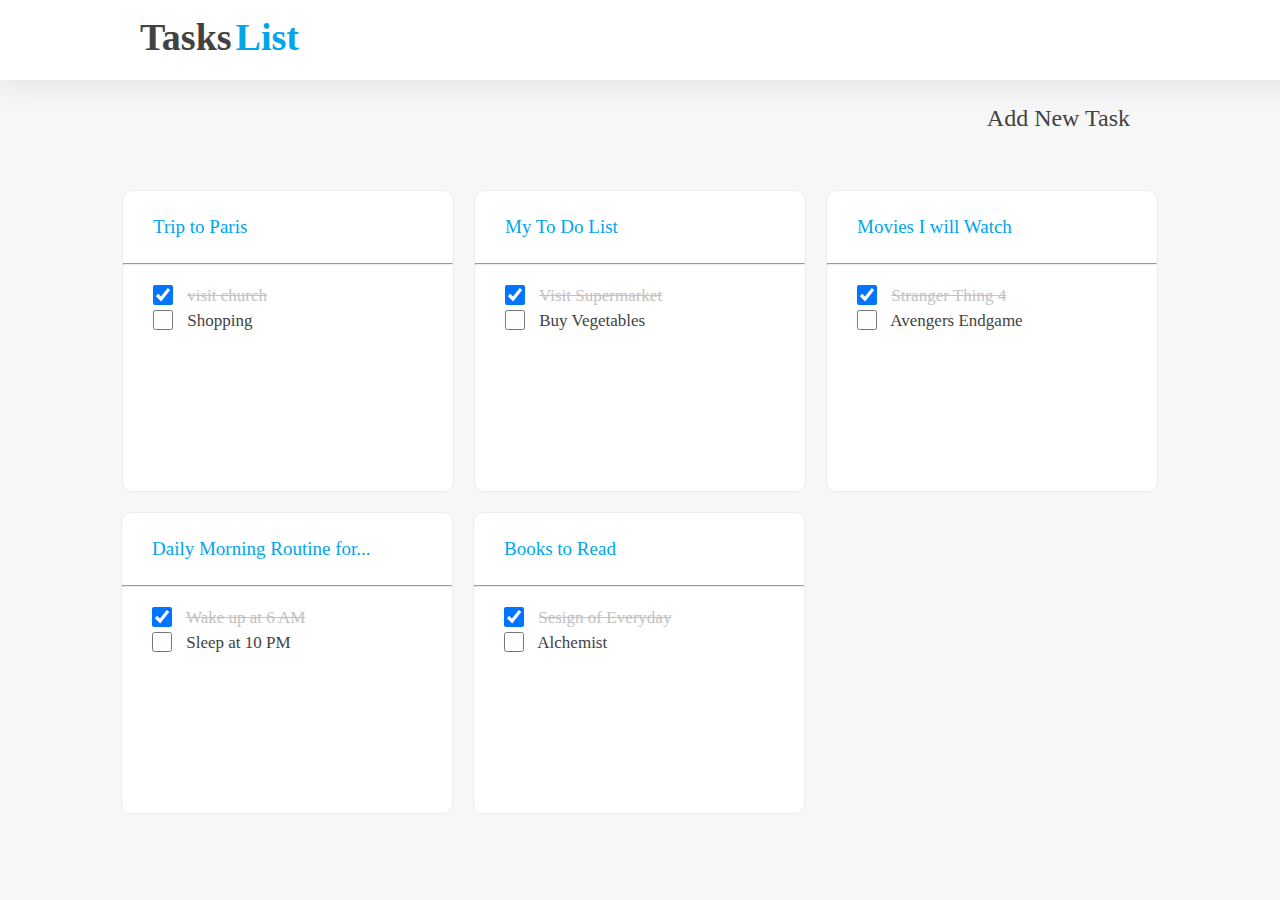
==== index.html @ 9815ab49 "TODO WEB" ====
<!DOCTYPE html>
<html lang="en">
<head>
    <meta charset="UTF-8">
    <meta http-equiv="X-UA-Compatible" content="IE=edge">
    <meta name="viewport" content="width=device-width, initial-scale=1.0">
    <title>TODO-APP UI WEB</title>
    <link rel="stylesheet" href="./style.css">
    <link rel="icon" href="wp6715332.webp">
    <link rel="stylesheet" href="https://cdnjs.cloudflare.com/ajax/libs/font-awesome/6.4.0/css/all.min.css" integrity="sha512-iecdLmaskl7CVkqkXNQ/ZH/XLlvWZOJyj7Yy7tcenmpD1ypASozpmT/E0iPtmFIB46ZmdtAc9eNBvH0H/ZpiBw==" crossorigin="anonymous" referrerpolicy="no-referrer" />
</head>
<body>
    <div class="first-box">
        <h1 class="one tag">Tasks</h1>
        <h1 class="two tag">List</h1>
    </div>
        
        <a href="./index2.html"><p id="on"><i class="fa-sharp fa-solid fa-circle-plus pluscolor"></i>Add New Task</p></a>
        <div class="container">
        <div class="box1 box">
            <a href="./index3.html"><p>Trip to Paris</p></a>
            <hr><br>
            <input type="checkbox" class="check" id="paris" checked>
            <label class="in1" for="paris">visit church</label><br>
            <input type="checkbox" class="check"  id="shop">
            <label for="shop" class="labe">Shopping</label>
        </div>
        <div class="box2 box">
            <p>My To Do List</p>
            <hr><br>
            <input type="checkbox" class="check" id="supermarket" checked>
            <label class="in1" for="supermarket">Visit Supermarket</label><br>
            <input type="checkbox" class="check" id="Buy">
            <label for="Buy" class="labe">Buy Vegetables</label>  
        </div>
        <div class="box3 box">
            <p>Movies I will Watch</p>
            <hr><br>
             <input type="checkbox" class="check" id="strange" checked>
             <label class="in1" for="strange">Stranger Thing 4</label><br>
             <input type="checkbox" class="check" id="avenger">
             <label for="avenger" class="labe">Avengers Endgame</label>
        </div>
        <div class="box4 box">
            <p>Daily Morning Routine for...</p>
            <hr><br>
            <input type="checkbox" class="check" id="wake" checked>
            <label class="in1" for="wake">Wake up at 6 AM</label><br>
            <input type="checkbox" class="check" id="sleep">
            <label for="sleep" class="labe">Sleep at 10 PM</label>
        </div>
        <div class="box5 box">
            <p>Books to Read</p>
            <hr><br>
            <input type="checkbox" class="check" id="design" checked>
            <label class="in1" for="design">Sesign of Everyday</label><br>
            <input type="checkbox" class="check" id="alche">
            <label for="alche" class="labe">Alchemist</label>
        </div>
    </div>
</body>
</html>
---- style.css ----
*{
    margin: 0%;
    padding: 0%;
}
body:hover{
    background-color: #F7F7F7;
    cursor: pointer;
}
.first-box{
    width: 1366px;
    height: 65px;
    background-color: #FFFFFF;
    box-shadow: 0px  5px 30px #7B7B7B29;
    padding-left: 140px;
    padding-top:15px ;
  
}
.first-box .tag{
    font-size: 38px;
    display: inline-block;

}
.first-box .one{
    color:#424242 ;
}
.first-box .two{
    color: #00A5EC;
}
#on{
   
    text-align: right;
    margin-right: 150px;
    font-size: 24px;
    margin-top: 15px;
    color: #424242;
}
.pluscolor{
     color: #00A5EC;
     padding-right:10px;
     font-size: 35px;
     position: relative;
     top: 5px;
}
a{
    text-decoration: none;
    color: black;
}
.container{
    width: 100%;
    display: flex;
    flex-wrap: wrap;
    justify-content:center;
    gap: 20px;
    margin-top: 55px;
    margin-bottom: 50px;
    
}
.box{
    width: 330px;
    height: 300px;
    border: 1px solid #EDEDED;
    border-radius: 10px;
    background-color: #FFFFFF;
    font-size: 17px;
    
}
.box p{
    font-size: 19px;
    color: #00A5EC;
    padding-left: 30px; 
    padding-top: 25px; 
    padding-bottom: 25px;
}
.box input{
    margin-left: 30px;
}

input.check{
    height: 20px;
    width: 20px;
    /* accent-color:#F7F7F7;  */
}

label{
    color: #424242;
    position: relative;
    left: 10px;
    bottom: 4px;
   
}

.box .in1{
    text-decoration: line-through;
    color: #C2C2C2;

}


.box4{
    position: relative;
    right: 177px;
    

}
.box5{
    position: relative;
    right: 177px;
}

.item-card{
    width: 450px;
    height: 220px;
    border:none;
    position: absolute;
    top:150px ;
    left: 448px;
    border-radius: 10px;
    background-color:#FFFFFF;
    
}
.heading{
    display: flex;
    flex-wrap: wrap;
    justify-content: space-between;
    margin: 15px;
    color: #404040;
    font-size: 25px;
    
    
}
.input-box{
      margin: 20px;
     width: 400px;
     height: 35px;
     background-color: #FFFFFF;
     padding-left: 8px;
     color:#858585;
     border: 1px solid #EDEDED;
     border-radius: 5px;
      
}
.boton{
    width: 150px;
    height: 40px;
    background-color: #00A5EC;
    border: none;
    border-radius: 5px;
    margin-left: 280px;
    margin-top: 10px;
    color: #FFFFFF;
    
   
}
.opacity{
    position: absolute;
    top: 0px;
    width: 100%;
    height:900px;
    background-color:#000000 ;
    opacity: 0.6;
   
}
/* Third page css */
.newcontainer{
     display: flex;
     flex-wrap: wrap;
     justify-content: center;
     margin-top: 35px;
     margin-left: 50px;
     column-gap: 200px;
     font-size: 30px;
}
.colori{
    color: #00A5EC;
    padding-right: 10px;

}
.colg{
    padding-right: 10px;
}
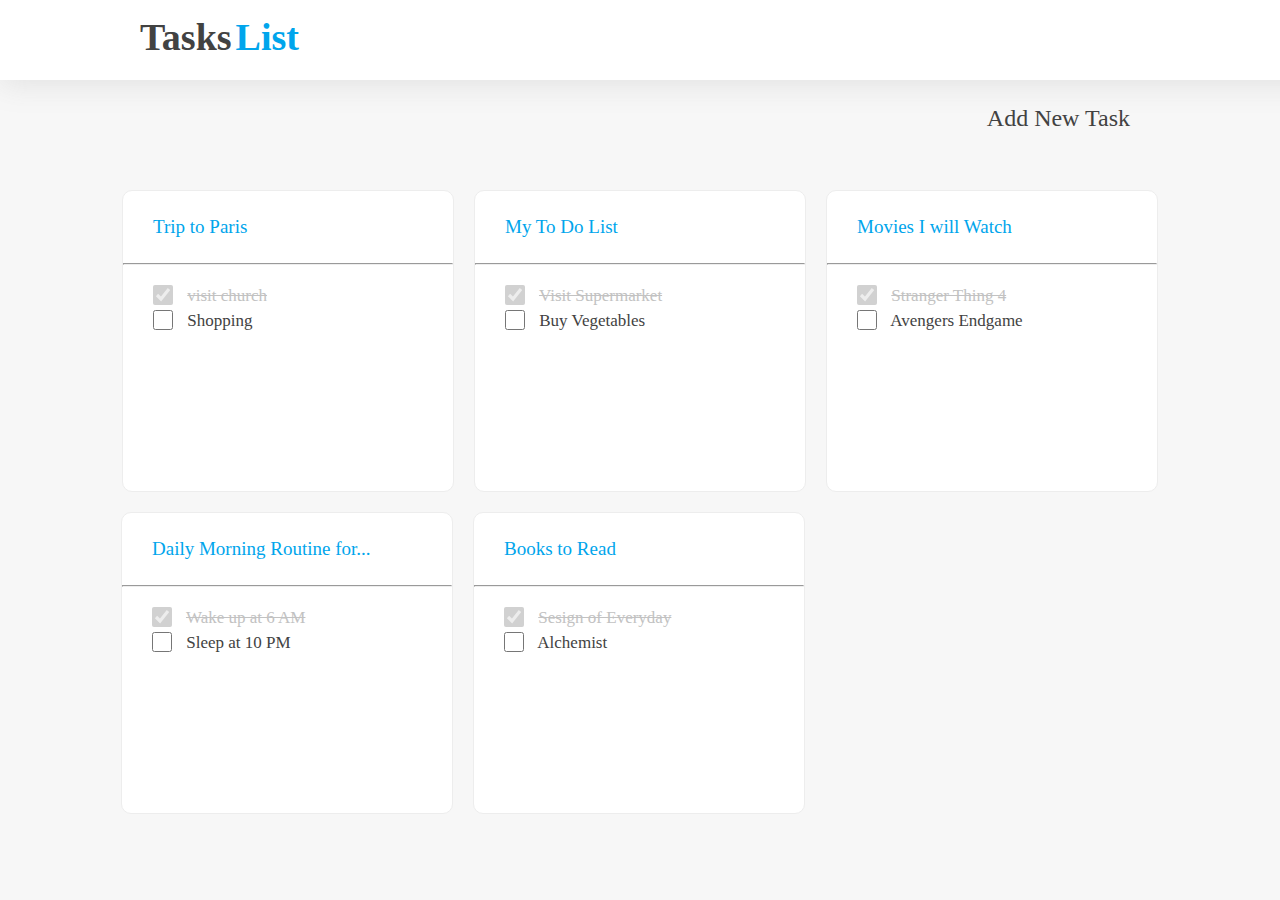
==== commit 345d0fcc: "TODO" ====
--- a/index.html
+++ b/index.html
@@ -20,7 +20,7 @@
         <div class="box1 box">
             <a href="./index3.html"><p>Trip to Paris</p></a>
             <hr><br>
-            <input type="checkbox" class="check" id="paris" checked>
+            <input type="checkbox" disabled class="check" id="paris" checked>
             <label class="in1" for="paris">visit church</label><br>
             <input type="checkbox" class="check"  id="shop">
             <label for="shop" class="labe">Shopping</label>
@@ -28,7 +28,7 @@
         <div class="box2 box">
             <p>My To Do List</p>
             <hr><br>
-            <input type="checkbox" class="check" id="supermarket" checked>
+            <input type="checkbox"disabled class="check" id="supermarket" checked>
             <label class="in1" for="supermarket">Visit Supermarket</label><br>
             <input type="checkbox" class="check" id="Buy">
             <label for="Buy" class="labe">Buy Vegetables</label>  
@@ -36,7 +36,7 @@
         <div class="box3 box">
             <p>Movies I will Watch</p>
             <hr><br>
-             <input type="checkbox" class="check" id="strange" checked>
+             <input type="checkbox"  disabled class="check" id="strange" checked>
              <label class="in1" for="strange">Stranger Thing 4</label><br>
              <input type="checkbox" class="check" id="avenger">
              <label for="avenger" class="labe">Avengers Endgame</label>
@@ -44,7 +44,7 @@
         <div class="box4 box">
             <p>Daily Morning Routine for...</p>
             <hr><br>
-            <input type="checkbox" class="check" id="wake" checked>
+            <input type="checkbox" disabled class="check" id="wake" checked>
             <label class="in1" for="wake">Wake up at 6 AM</label><br>
             <input type="checkbox" class="check" id="sleep">
             <label for="sleep" class="labe">Sleep at 10 PM</label>
@@ -52,7 +52,7 @@
         <div class="box5 box">
             <p>Books to Read</p>
             <hr><br>
-            <input type="checkbox" class="check" id="design" checked>
+            <input type="checkbox" disabled class="check" id="design" checked>
             <label class="in1" for="design">Sesign of Everyday</label><br>
             <input type="checkbox" class="check" id="alche">
             <label for="alche" class="labe">Alchemist</label>
